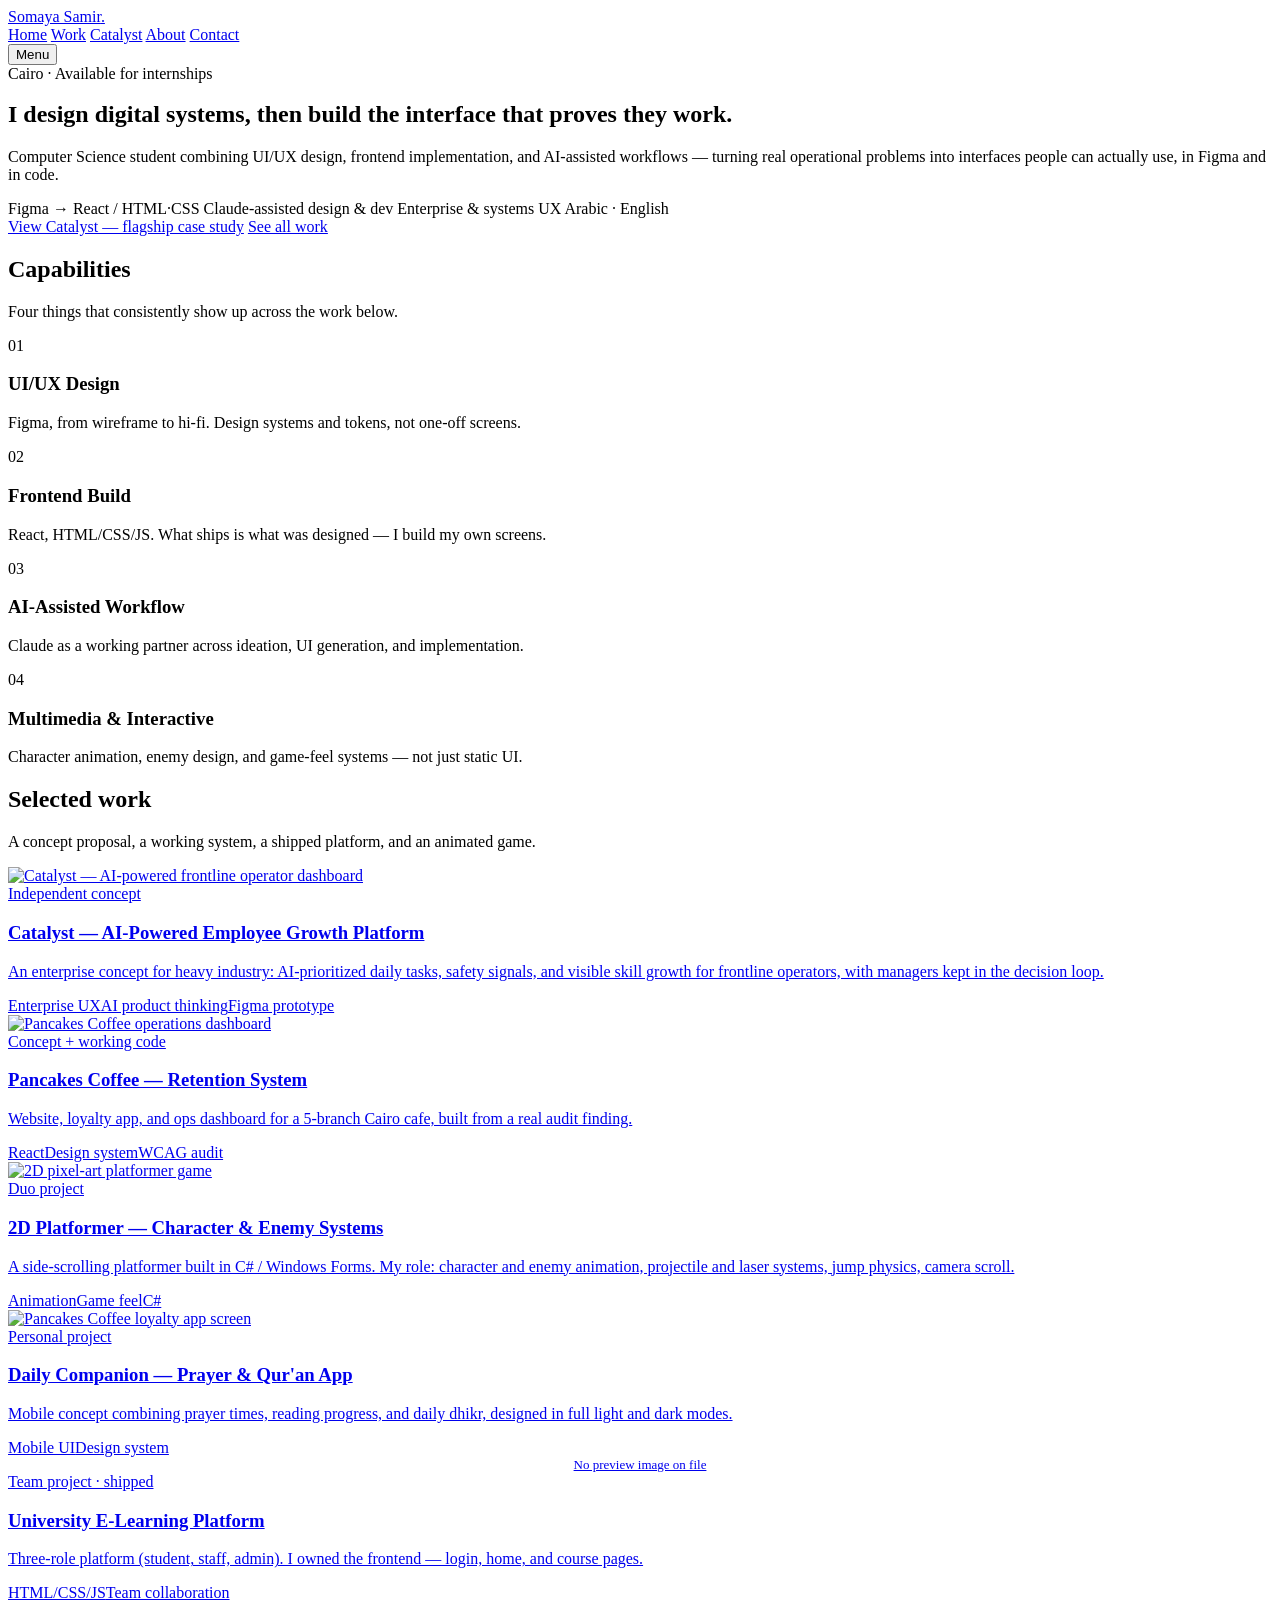
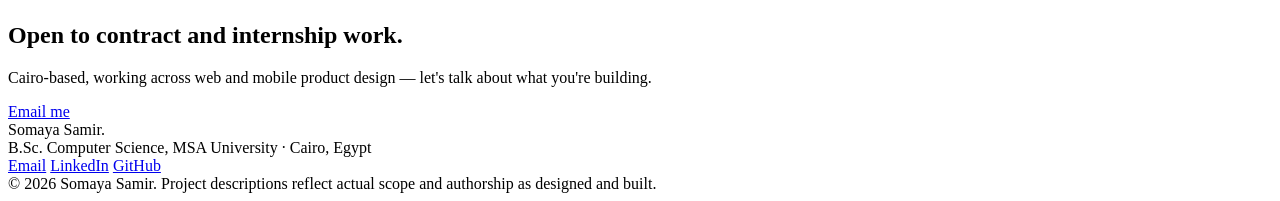
==== index.html @ 4b777c00 "Add files via upload" ====
<!DOCTYPE html>
<html lang="en">
<head>
<meta charset="UTF-8">
<meta name="viewport" content="width=device-width, initial-scale=1.0">
<title>Somaya Samir — Design &amp; Build</title>
<link rel="stylesheet" href="css/style.css">
</head>
<body>

<header class="site-header">
  <div class="wrap">
    <a href="index.html" class="brand">Somaya Samir<span>.</span></a>
    <nav class="nav-links">
      <a href="index.html" class="active">Home</a>
      <a href="work.html">Work</a>
      <a href="catalyst.html">Catalyst</a>
      <a href="about.html">About</a>
      <a href="index.html#contact" class="nav-cta">Contact</a>
    </nav>
    <button class="nav-toggle">Menu</button>
  </div>
</header>

<section class="hero">
  <div class="wrap">
    <span class="status live">Cairo · Available for internships</span>
    <h1 style="margin-top:18px;">I design digital systems, then build the interface that proves they work.</h1>
    <p class="lede">Computer Science student combining UI/UX design, frontend implementation, and AI-assisted workflows — turning real operational problems into interfaces people can actually use, in Figma and in code.</p>
    <div class="hero-meta">
      <span class="chip">Figma → React / HTML·CSS</span>
      <span class="chip">Claude-assisted design &amp; dev</span>
      <span class="chip">Enterprise &amp; systems UX</span>
      <span class="chip">Arabic · English</span>
    </div>
    <div class="hero-actions">
      <a href="catalyst.html" class="btn btn-primary">View Catalyst — flagship case study</a>
      <a href="work.html" class="btn btn-ghost">See all work</a>
    </div>
  </div>
</section>

<section class="section-tight">
  <div class="wrap">
    <div class="section-head">
      <h2>Capabilities</h2>
      <p class="sub">Four things that consistently show up across the work below.</p>
    </div>
    <div class="cap-grid">
      <div class="cap-cell">
        <div class="n">01</div>
        <h3>UI/UX Design</h3>
        <p>Figma, from wireframe to hi-fi. Design systems and tokens, not one-off screens.</p>
      </div>
      <div class="cap-cell">
        <div class="n">02</div>
        <h3>Frontend Build</h3>
        <p>React, HTML/CSS/JS. What ships is what was designed — I build my own screens.</p>
      </div>
      <div class="cap-cell">
        <div class="n">03</div>
        <h3>AI-Assisted Workflow</h3>
        <p>Claude as a working partner across ideation, UI generation, and implementation.</p>
      </div>
      <div class="cap-cell">
        <div class="n">04</div>
        <h3>Multimedia &amp; Interactive</h3>
        <p>Character animation, enemy design, and game-feel systems — not just static UI.</p>
      </div>
    </div>
  </div>
</section>

<section class="section">
  <div class="wrap">
    <div class="section-head">
      <h2>Selected work</h2>
      <p class="sub">A concept proposal, a working system, a shipped platform, and an animated game.</p>
    </div>
    <div class="proj-grid">

      <a href="catalyst.html" class="card featured">
        <div class="thumb"><img src="assets/catalyst/cat-000.jpg" alt="Catalyst — AI-powered frontline operator dashboard"></div>
        <div class="card-body">
          <span class="status concept">Independent concept</span>
          <h3>Catalyst — AI-Powered Employee Growth Platform</h3>
          <p>An enterprise concept for heavy industry: AI-prioritized daily tasks, safety signals, and visible skill growth for frontline operators, with managers kept in the decision loop.</p>
          <div class="card-tags"><span class="tag">Enterprise UX</span><span class="tag">AI product thinking</span><span class="tag">Figma prototype</span></div>
        </div>
      </a>

      <a href="pancakes.html" class="card">
        <div class="thumb"><img src="assets/pancakes/pan-002.jpg" alt="Pancakes Coffee operations dashboard"></div>
        <div class="card-body">
          <span class="status built">Concept + working code</span>
          <h3>Pancakes Coffee — Retention System</h3>
          <p>Website, loyalty app, and ops dashboard for a 5-branch Cairo cafe, built from a real audit finding.</p>
          <div class="card-tags"><span class="tag">React</span><span class="tag">Design system</span><span class="tag">WCAG audit</span></div>
        </div>
      </a>

      <a href="multimedia.html" class="card">
        <div class="thumb"><img src="assets/game/game-01.jpg" alt="2D pixel-art platformer game"></div>
        <div class="card-body">
          <span class="status built">Duo project</span>
          <h3>2D Platformer — Character &amp; Enemy Systems</h3>
          <p>A side-scrolling platformer built in C# / Windows Forms. My role: character and enemy animation, projectile and laser systems, jump physics, camera scroll.</p>
          <div class="card-tags"><span class="tag">Animation</span><span class="tag">Game feel</span><span class="tag">C#</span></div>
        </div>
      </a>

      <a href="work.html" class="card">
        <div class="thumb"><img src="assets/pancakes/pan-001.jpg" alt="Pancakes Coffee loyalty app screen"></div>
        <div class="card-body">
          <span class="status concept">Personal project</span>
          <h3>Daily Companion — Prayer &amp; Qur'an App</h3>
          <p>Mobile concept combining prayer times, reading progress, and daily dhikr, designed in full light and dark modes.</p>
          <div class="card-tags"><span class="tag">Mobile UI</span><span class="tag">Design system</span></div>
        </div>
      </a>

      <a href="work.html" class="card">
        <div class="thumb" style="display:flex;align-items:center;justify-content:center;">
          <span class="status" style="font-size:13px;">No preview image on file</span>
        </div>
        <div class="card-body">
          <span class="status built">Team project · shipped</span>
          <h3>University E-Learning Platform</h3>
          <p>Three-role platform (student, staff, admin). I owned the frontend — login, home, and course pages.</p>
          <div class="card-tags"><span class="tag">HTML/CSS/JS</span><span class="tag">Team collaboration</span></div>
        </div>
      </a>

    </div>
  </div>
</section>

<section class="section-tight" id="contact">
  <div class="wrap">
    <div class="cta-band">
      <div>
        <h2>Open to contract and internship work.</h2>
        <p class="sub">Cairo-based, working across web and mobile product design — let's talk about what you're building.</p>
      </div>
      <a href="mailto:somaya.samir@msa.edu.eg" class="btn btn-primary">Email me</a>
    </div>
  </div>
</section>

<footer class="site-footer">
  <div class="wrap">
    <div class="footer-grid">
      <div>
        <div class="brand">Somaya Samir<span>.</span></div>
        <div class="footer-note">B.Sc. Computer Science, MSA University · Cairo, Egypt</div>
      </div>
      <div class="footer-links">
        <a href="mailto:somaya.samir@msa.edu.eg">Email</a>
        <a href="https://www.linkedin.com/in/somaya-amer-229257331/">LinkedIn</a>
        <a href="https://github.com/so206">GitHub</a>
      </div>
    </div>
    <div class="footer-note">© 2026 Somaya Samir. Project descriptions reflect actual scope and authorship as designed and built.</div>
  </div>
</footer>

<script src="js/main.js"></script>
</body>
</html>
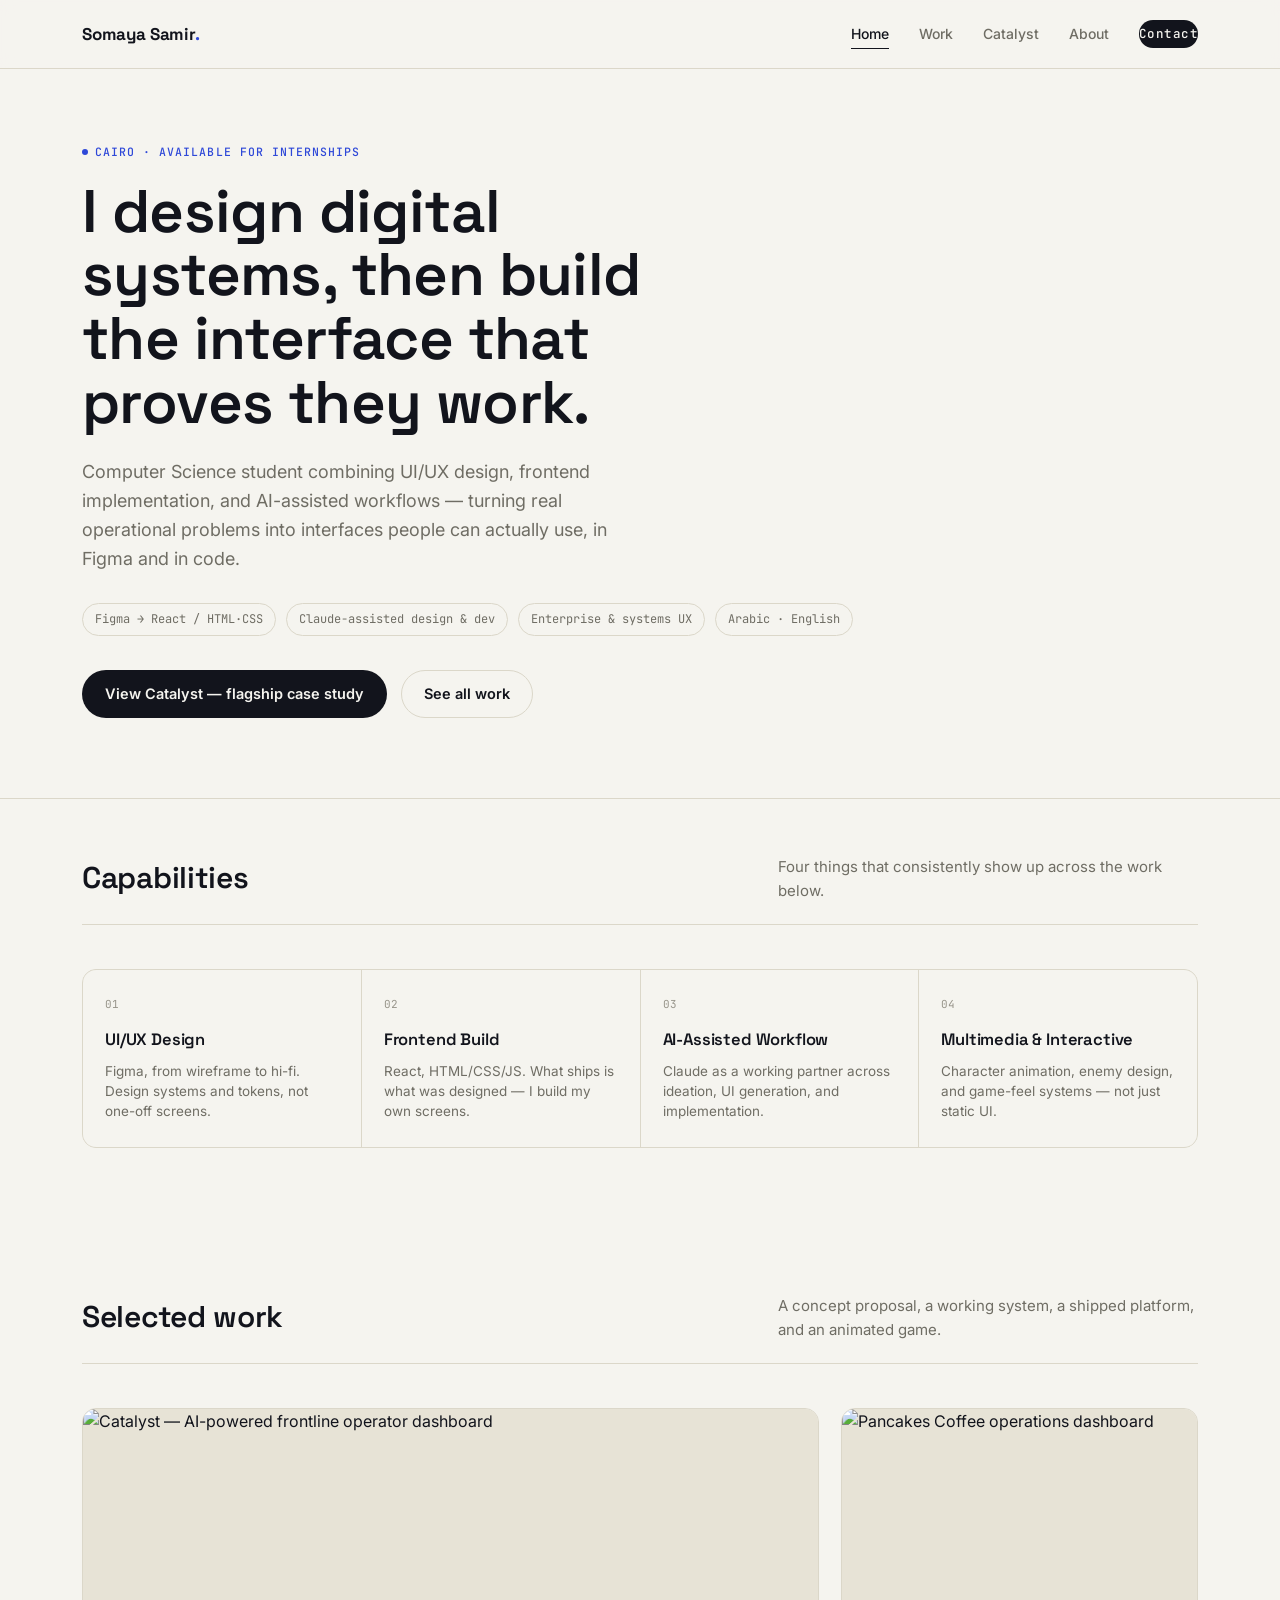
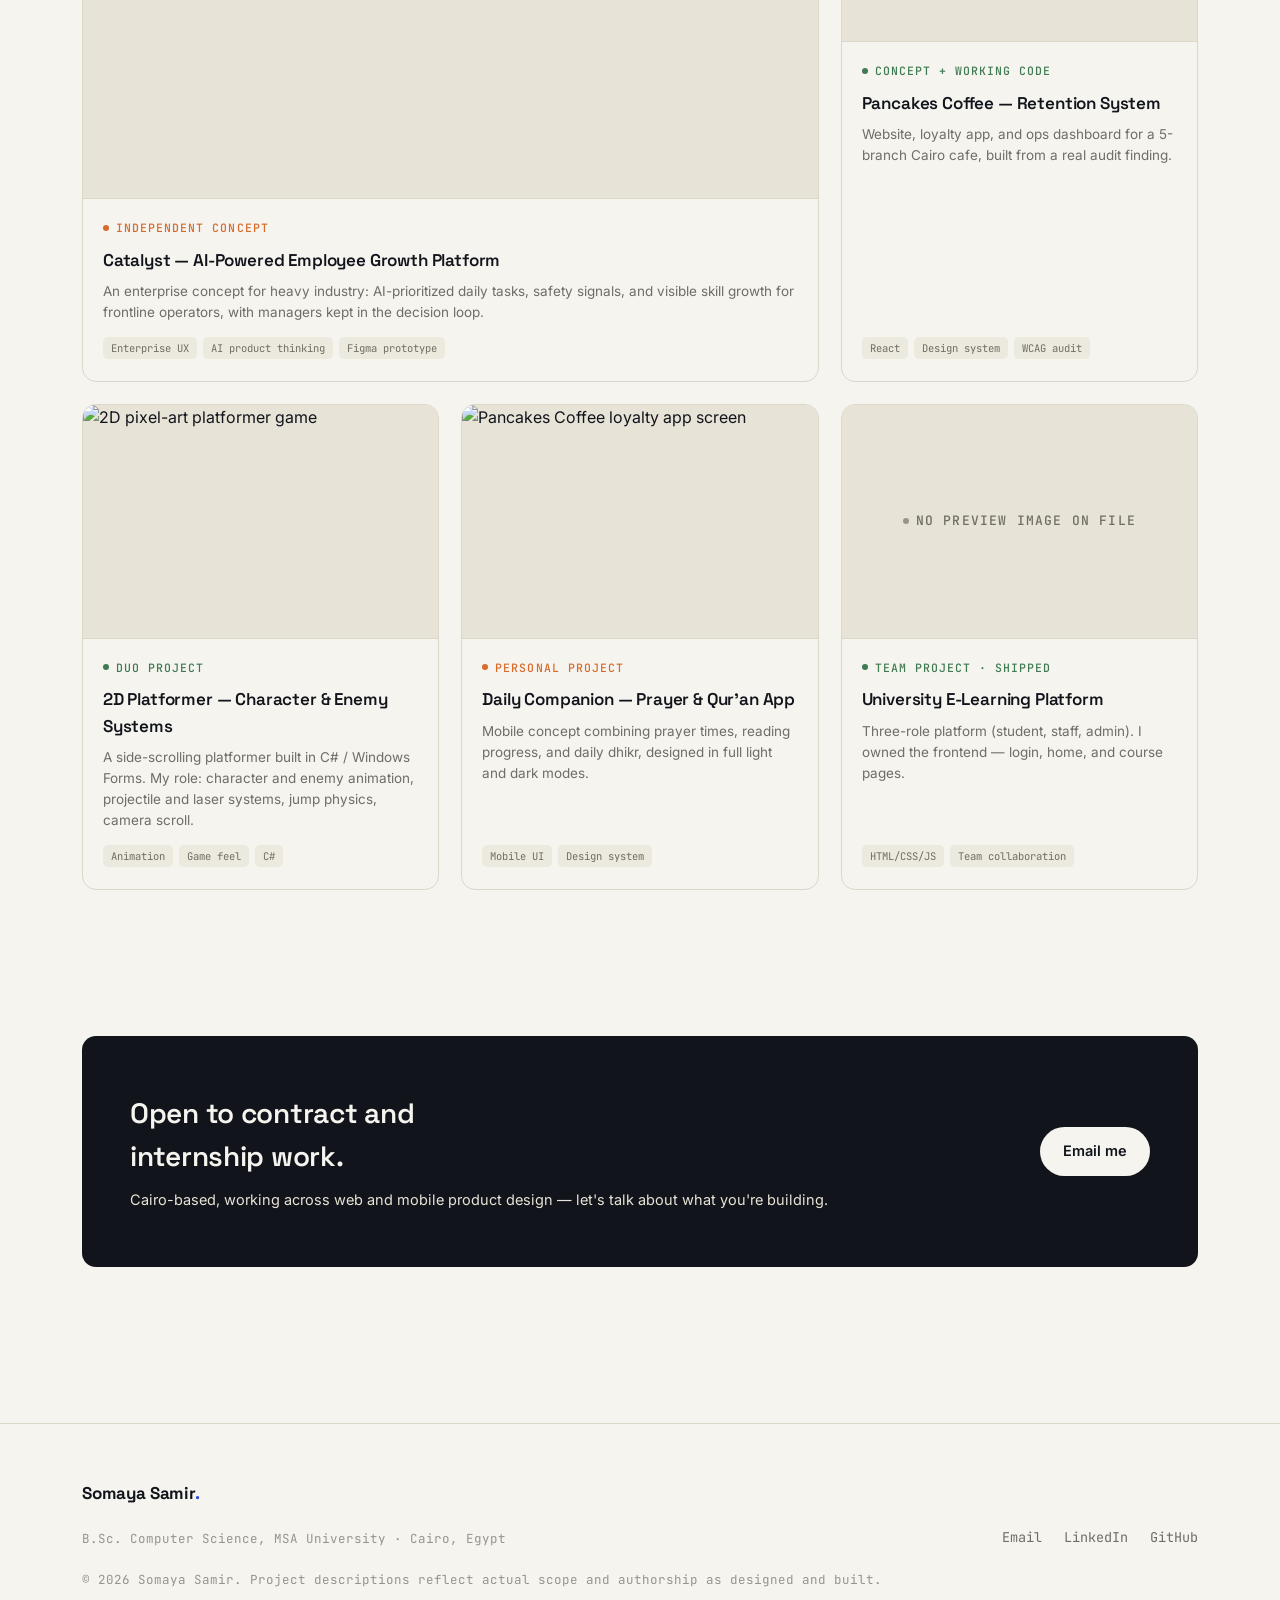
==== commit 1096ad09: "Update index.html" ====
--- a/index.html
+++ b/index.html
@@ -3,8 +3,8 @@
 <head>
 <meta charset="UTF-8">
 <meta name="viewport" content="width=device-width, initial-scale=1.0">
-<title>Somaya Samir — Design &amp; Build</title>
-<link rel="stylesheet" href="css/style.css">
+<title>Somaya — Design &amp; Build</title>
+<link rel="stylesheet" href="style.css">
 </head>
 <body>
 
--- a/style.css
+++ b/style.css
@@ -0,0 +1,522 @@
+/* ============================================================
+   SOMAYA SAMIR — PORTFOLIO DESIGN SYSTEM
+   Tokens: ink / paper / signal (cobalt) / flag (amber) / line
+   Type: Space Grotesk (display), Inter (body), JetBrains Mono (status)
+   ============================================================ */
+
+@import url('https://fonts.googleapis.com/css2?family=Space+Grotesk:wght@500;600;700&family=Inter:wght@400;500;600;700&family=JetBrains+Mono:wght@400;500&display=swap');
+
+:root {
+  --ink: #12141C;
+  --ink-soft: #2B2E3A;
+  --paper: #F5F4EF;
+  --paper-alt: #ECE9DF;
+  --paper-deep: #E7E3D6;
+  --line: #DBD7C9;
+  --line-soft: #E5E2D5;
+  --muted: #6F6D64;
+  --muted-soft: #97948A;
+  --signal: #2E48D8;
+  --signal-dim: #E7EAFB;
+  --flag: #D96A2B;
+  --flag-dim: #FBE9DB;
+  --good: #3F7A52;
+
+  --display: 'Space Grotesk', sans-serif;
+  --body: 'Inter', sans-serif;
+  --mono: 'JetBrains Mono', monospace;
+
+  --container: 1180px;
+  --radius: 14px;
+  --radius-sm: 8px;
+}
+
+* { box-sizing: border-box; }
+html { scroll-behavior: smooth; }
+
+body {
+  margin: 0;
+  background: var(--paper);
+  color: var(--ink);
+  font-family: var(--body);
+  font-size: 16px;
+  line-height: 1.55;
+  -webkit-font-smoothing: antialiased;
+}
+
+img { max-width: 100%; display: block; }
+a { color: inherit; text-decoration: none; }
+
+h1, h2, h3, h4 {
+  font-family: var(--display);
+  font-weight: 600;
+  margin: 0;
+  letter-spacing: -0.01em;
+}
+
+p { margin: 0; }
+
+.wrap {
+  max-width: var(--container);
+  margin: 0 auto;
+  padding: 0 32px;
+}
+
+@media (max-width: 640px) {
+  .wrap { padding: 0 20px; }
+}
+
+/* ---------- status / eyebrow labels (signature motif) ---------- */
+.status {
+  display: inline-flex;
+  align-items: center;
+  gap: 7px;
+  font-family: var(--mono);
+  font-size: 11.5px;
+  font-weight: 500;
+  letter-spacing: 0.09em;
+  text-transform: uppercase;
+  color: var(--muted);
+}
+.status::before {
+  content: "";
+  width: 6px;
+  height: 6px;
+  border-radius: 50%;
+  background: var(--muted-soft);
+  flex-shrink: 0;
+}
+.status.built::before { background: var(--good); }
+.status.built { color: var(--good); }
+.status.concept::before { background: var(--flag); }
+.status.concept { color: var(--flag); }
+.status.live::before { background: var(--signal); }
+.status.live { color: var(--signal); }
+
+/* ---------- nav ---------- */
+.site-header {
+  position: sticky;
+  top: 0;
+  z-index: 40;
+  background: rgba(245, 244, 239, 0.92);
+  backdrop-filter: blur(8px);
+  border-bottom: 1px solid var(--line);
+}
+.site-header .wrap {
+  display: flex;
+  align-items: center;
+  justify-content: space-between;
+  height: 68px;
+}
+.brand {
+  font-family: var(--display);
+  font-weight: 700;
+  font-size: 17px;
+  letter-spacing: -0.01em;
+}
+.brand span { color: var(--signal); }
+.nav-links {
+  display: flex;
+  align-items: center;
+  gap: 30px;
+  font-size: 14px;
+  font-weight: 500;
+}
+.nav-links a {
+  color: var(--muted);
+  padding: 4px 0;
+  border-bottom: 1px solid transparent;
+  transition: color .15s ease, border-color .15s ease;
+}
+.nav-links a:hover, .nav-links a.active { color: var(--ink); border-color: var(--ink); }
+.nav-cta {
+  font-family: var(--mono);
+  font-size: 12.5px;
+  letter-spacing: 0.04em;
+  padding: 8px 16px;
+  border-radius: 100px;
+  background: var(--ink);
+  color: var(--paper) !important;
+  border-bottom: none !important;
+}
+.nav-cta:hover { background: var(--signal); }
+.nav-toggle { display: none; }
+
+@media (max-width: 780px) {
+  .nav-links { display: none; }
+  .nav-toggle {
+    display: block;
+    background: none;
+    border: 1px solid var(--line);
+    border-radius: var(--radius-sm);
+    padding: 8px 10px;
+    font-family: var(--mono);
+    font-size: 12px;
+  }
+  .nav-links.open {
+    display: flex;
+    flex-direction: column;
+    position: absolute;
+    top: 68px; left: 0; right: 0;
+    background: var(--paper);
+    border-bottom: 1px solid var(--line);
+    padding: 18px 20px 22px;
+    gap: 16px;
+  }
+}
+
+/* ---------- footer ---------- */
+.site-footer {
+  border-top: 1px solid var(--line);
+  padding: 56px 0 40px;
+  margin-top: 100px;
+}
+.footer-grid {
+  display: flex;
+  justify-content: space-between;
+  align-items: flex-end;
+  flex-wrap: wrap;
+  gap: 28px;
+}
+.footer-links {
+  display: flex;
+  gap: 22px;
+  font-size: 13.5px;
+  font-family: var(--mono);
+}
+.footer-links a { color: var(--muted); }
+.footer-links a:hover { color: var(--ink); }
+.footer-note {
+  font-size: 12.5px;
+  color: var(--muted-soft);
+  margin-top: 22px;
+  font-family: var(--mono);
+}
+
+/* ---------- buttons ---------- */
+.btn {
+  display: inline-flex;
+  align-items: center;
+  gap: 8px;
+  font-family: var(--body);
+  font-weight: 600;
+  font-size: 14.5px;
+  padding: 12px 22px;
+  border-radius: 100px;
+  cursor: pointer;
+  border: 1px solid transparent;
+  transition: transform .12s ease, background .15s ease, border-color .15s ease;
+}
+.btn-primary { background: var(--ink); color: var(--paper); }
+.btn-primary:hover { background: var(--signal); }
+.btn-ghost { background: transparent; color: var(--ink); border-color: var(--line); }
+.btn-ghost:hover { border-color: var(--ink); }
+.btn:active { transform: scale(0.98); }
+
+/* ---------- sections / eyebrow ---------- */
+.section { padding: 90px 0; }
+.section-tight { padding: 56px 0; }
+.eyebrow {
+  font-family: var(--mono);
+  font-size: 12px;
+  letter-spacing: 0.1em;
+  text-transform: uppercase;
+  color: var(--signal);
+  margin-bottom: 14px;
+  display: block;
+}
+.section-head {
+  display: flex;
+  justify-content: space-between;
+  align-items: flex-end;
+  gap: 24px;
+  margin-bottom: 44px;
+  border-bottom: 1px solid var(--line);
+  padding-bottom: 22px;
+}
+.section-head h2 { font-size: 30px; }
+.section-head .sub { color: var(--muted); font-size: 15px; max-width: 420px; }
+
+/* ---------- hero ---------- */
+.hero {
+  padding: 68px 0 80px;
+  border-bottom: 1px solid var(--line);
+}
+.hero h1 {
+  font-size: clamp(34px, 5.4vw, 60px);
+  line-height: 1.06;
+  max-width: 15ch;
+}
+.hero .lede {
+  margin-top: 24px;
+  font-size: 18px;
+  color: var(--muted);
+  max-width: 52ch;
+  line-height: 1.6;
+}
+.hero-meta {
+  display: flex;
+  flex-wrap: wrap;
+  gap: 10px;
+  margin-top: 30px;
+}
+.chip {
+  font-family: var(--mono);
+  font-size: 12px;
+  padding: 6px 12px;
+  border: 1px solid var(--line);
+  border-radius: 100px;
+  color: var(--muted);
+}
+.hero-actions { display: flex; gap: 14px; margin-top: 34px; flex-wrap: wrap; }
+
+/* ---------- capability grid ---------- */
+.cap-grid {
+  display: grid;
+  grid-template-columns: repeat(4, 1fr);
+  gap: 1px;
+  background: var(--line);
+  border: 1px solid var(--line);
+  border-radius: var(--radius);
+  overflow: hidden;
+}
+.cap-cell {
+  background: var(--paper);
+  padding: 26px 22px;
+}
+.cap-cell .n {
+  font-family: var(--mono);
+  font-size: 11px;
+  color: var(--muted-soft);
+  margin-bottom: 14px;
+}
+.cap-cell h3 { font-size: 16.5px; margin-bottom: 8px; }
+.cap-cell p { font-size: 13.5px; color: var(--muted); line-height: 1.5; }
+@media (max-width: 900px) { .cap-grid { grid-template-columns: repeat(2, 1fr); } }
+@media (max-width: 560px) { .cap-grid { grid-template-columns: 1fr; } }
+
+/* ---------- project cards ---------- */
+.proj-grid {
+  display: grid;
+  grid-template-columns: repeat(3, 1fr);
+  gap: 22px;
+}
+@media (max-width: 940px) { .proj-grid { grid-template-columns: repeat(2, 1fr); } }
+@media (max-width: 640px) { .proj-grid { grid-template-columns: 1fr; } }
+
+.card {
+  border: 1px solid var(--line);
+  border-radius: var(--radius);
+  overflow: hidden;
+  background: var(--paper);
+  transition: border-color .15s ease, transform .15s ease;
+  display: flex;
+  flex-direction: column;
+}
+.card:hover { border-color: var(--ink); transform: translateY(-2px); }
+.card .thumb {
+  aspect-ratio: 16/10.5;
+  overflow: hidden;
+  background: var(--paper-deep);
+  border-bottom: 1px solid var(--line);
+}
+.card .thumb img { width: 100%; height: 100%; object-fit: cover; object-position: top; }
+.card-body { padding: 20px 20px 22px; flex: 1; display: flex; flex-direction: column; }
+.card-body .status { margin-bottom: 10px; }
+.card-body h3 { font-size: 17px; margin-bottom: 8px; }
+.card-body p { font-size: 13.5px; color: var(--muted); flex: 1; }
+.card-tags { display: flex; flex-wrap: wrap; gap: 6px; margin-top: 14px; }
+.tag {
+  font-family: var(--mono);
+  font-size: 10.5px;
+  padding: 3px 8px;
+  background: var(--paper-alt);
+  border-radius: 5px;
+  color: var(--muted);
+}
+
+.card.featured {
+  grid-column: span 2;
+}
+.card.featured .thumb { aspect-ratio: 16/8.5; }
+@media (max-width: 940px) { .card.featured { grid-column: span 2; } }
+@media (max-width: 640px) { .card.featured { grid-column: span 1; } }
+
+/* ---------- filter bar (work archive) ---------- */
+.filter-bar {
+  display: flex;
+  flex-wrap: wrap;
+  gap: 8px;
+  margin-bottom: 40px;
+}
+.filter-btn {
+  font-family: var(--mono);
+  font-size: 12.5px;
+  padding: 8px 15px;
+  border-radius: 100px;
+  border: 1px solid var(--line);
+  background: transparent;
+  color: var(--muted);
+  cursor: pointer;
+  transition: all .15s ease;
+}
+.filter-btn:hover { border-color: var(--ink); color: var(--ink); }
+.filter-btn.active { background: var(--ink); color: var(--paper); border-color: var(--ink); }
+
+/* ---------- case study ---------- */
+.cs-hero {
+  padding: 56px 0 48px;
+  border-bottom: 1px solid var(--line);
+}
+.cs-hero .meta-row {
+  display: flex;
+  flex-wrap: wrap;
+  gap: 26px;
+  margin-top: 34px;
+  padding-top: 28px;
+  border-top: 1px solid var(--line);
+}
+.meta-item .k {
+  font-family: var(--mono);
+  font-size: 11px;
+  text-transform: uppercase;
+  letter-spacing: 0.08em;
+  color: var(--muted-soft);
+  margin-bottom: 6px;
+}
+.meta-item .v { font-size: 14px; font-weight: 500; }
+
+.cs-block { padding: 64px 0; border-bottom: 1px solid var(--line); }
+.cs-block:last-of-type { border-bottom: none; }
+.cs-grid { display: grid; grid-template-columns: 220px 1fr; gap: 48px; }
+.cs-grid .label { font-family: var(--mono); font-size: 12px; text-transform: uppercase; letter-spacing: 0.08em; color: var(--signal); padding-top: 4px; }
+.cs-grid .content h3 { font-size: 24px; margin-bottom: 18px; }
+.cs-grid .content p { color: var(--ink-soft); font-size: 15.5px; margin-bottom: 16px; max-width: 66ch; }
+.cs-grid .content p:last-child { margin-bottom: 0; }
+@media (max-width: 780px) { .cs-grid { grid-template-columns: 1fr; gap: 16px; } }
+
+.shot {
+  border: 1px solid var(--line);
+  border-radius: var(--radius);
+  overflow: hidden;
+  margin: 28px 0;
+  background: var(--paper-alt);
+}
+.shot img { width: 100%; }
+.shot-cap {
+  font-family: var(--mono);
+  font-size: 11.5px;
+  color: var(--muted);
+  padding: 10px 4px 0;
+}
+.shot-row { display: grid; grid-template-columns: 1fr 1fr; gap: 18px; }
+@media (max-width: 700px) { .shot-row { grid-template-columns: 1fr; } }
+
+.finding-box {
+  background: var(--ink);
+  color: var(--paper);
+  border-radius: var(--radius);
+  padding: 30px 32px;
+  margin: 28px 0;
+}
+.finding-box .status { color: var(--paper-deep); }
+.finding-box .status::before { background: var(--flag); }
+.finding-box p { color: var(--paper-deep); margin-top: 14px; font-size: 15px; }
+
+.stat-row { display: flex; gap: 14px; flex-wrap: wrap; margin: 26px 0; }
+.stat-box {
+  border: 1px solid var(--line);
+  border-radius: var(--radius-sm);
+  padding: 16px 20px;
+  min-width: 150px;
+}
+.stat-box .num { font-family: var(--display); font-size: 26px; font-weight: 600; }
+.stat-box .num.fail { color: var(--flag); }
+.stat-box .num.pass { color: var(--good); }
+.stat-box .lbl { font-size: 12px; color: var(--muted); margin-top: 4px; }
+
+.flow-steps {
+  display: grid;
+  grid-template-columns: repeat(4, 1fr);
+  gap: 16px;
+  margin: 30px 0;
+}
+@media (max-width: 780px) { .flow-steps { grid-template-columns: repeat(2, 1fr); } }
+@media (max-width: 480px) { .flow-steps { grid-template-columns: 1fr; } }
+.flow-step {
+  border: 1px solid var(--line);
+  border-radius: var(--radius-sm);
+  padding: 16px;
+}
+.flow-step .idx { font-family: var(--mono); font-size: 11px; color: var(--signal); }
+.flow-step h4 { font-size: 14.5px; margin: 8px 0 6px; }
+.flow-step p { font-size: 12.5px; color: var(--muted); }
+
+.role-split { display: grid; grid-template-columns: 1fr 1fr; gap: 18px; margin: 28px 0; }
+@media (max-width: 700px) { .role-split { grid-template-columns: 1fr; } }
+.role-box { border: 1px solid var(--line); border-radius: var(--radius-sm); padding: 20px; }
+.role-box.designed { border-left: 3px solid var(--signal); }
+.role-box.built { border-left: 3px solid var(--good); }
+.role-box .status { margin-bottom: 12px; }
+.role-box ul { margin: 0; padding-left: 18px; font-size: 13.5px; color: var(--ink-soft); }
+.role-box li { margin-bottom: 6px; }
+
+/* prose lists inside content */
+.content ul { padding-left: 20px; margin: 0 0 16px; }
+.content li { font-size: 15.5px; color: var(--ink-soft); margin-bottom: 8px; }
+
+/* ---------- multimedia gallery ---------- */
+.gallery-grid { display: grid; grid-template-columns: repeat(2, 1fr); gap: 20px; }
+@media (max-width: 700px) { .gallery-grid { grid-template-columns: 1fr; } }
+.gallery-item { border: 1px solid var(--line); border-radius: var(--radius); overflow: hidden; }
+.gallery-item img { width: 100%; }
+.gallery-cap { padding: 12px 16px; font-family: var(--mono); font-size: 11.5px; color: var(--muted); }
+
+.credit-row {
+  display: grid;
+  grid-template-columns: repeat(4, 1fr);
+  gap: 20px;
+  margin: 30px 0;
+}
+@media (max-width: 780px) { .credit-row { grid-template-columns: repeat(2, 1fr); } }
+.credit-item .k { font-family: var(--mono); font-size: 11px; text-transform: uppercase; letter-spacing: 0.06em; color: var(--muted-soft); margin-bottom: 8px; }
+.credit-item .v { font-size: 14px; }
+
+/* ---------- about ---------- */
+.about-grid { display: grid; grid-template-columns: 1.2fr 0.8fr; gap: 60px; }
+@media (max-width: 800px) { .about-grid { grid-template-columns: 1fr; gap: 36px; } }
+.about-grid .lede { font-size: 20px; line-height: 1.55; color: var(--ink-soft); }
+.fact-list { border-top: 1px solid var(--line); }
+.fact-row { display: flex; justify-content: space-between; padding: 16px 0; border-bottom: 1px solid var(--line); font-size: 14px; }
+.fact-row .k { color: var(--muted); font-family: var(--mono); font-size: 12px; text-transform: uppercase; letter-spacing: 0.06em; }
+.fact-row .v { text-align: right; font-weight: 500; }
+
+/* ---------- back link ---------- */
+.back-link {
+  display: inline-flex;
+  align-items: center;
+  gap: 6px;
+  font-family: var(--mono);
+  font-size: 12.5px;
+  color: var(--muted);
+  margin-bottom: 24px;
+}
+.back-link:hover { color: var(--ink); }
+
+/* ---------- contact / cta ---------- */
+.cta-band {
+  background: var(--ink);
+  color: var(--paper);
+  border-radius: var(--radius);
+  padding: 56px 48px;
+  display: flex;
+  justify-content: space-between;
+  align-items: center;
+  flex-wrap: wrap;
+  gap: 26px;
+}
+.cta-band h2 { color: var(--paper); font-size: 28px; max-width: 20ch; }
+.cta-band .sub { color: var(--paper-deep); font-size: 14.5px; margin-top: 10px; }
+.cta-band .btn-primary { background: var(--paper); color: var(--ink); }
+.cta-band .btn-primary:hover { background: var(--signal); color: var(--paper); }
+@media (max-width: 700px) { .cta-band { padding: 40px 28px; } }
